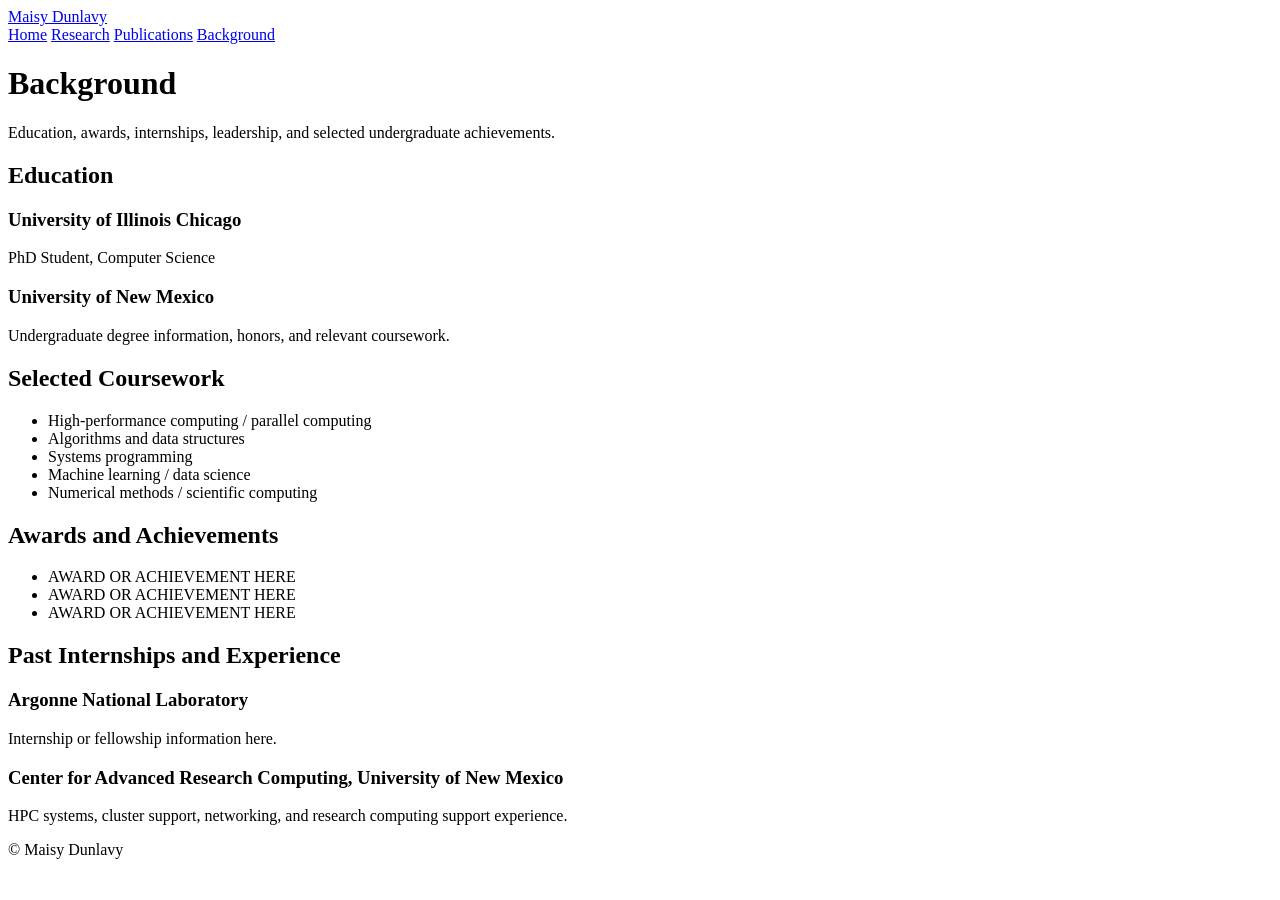
==== background.html @ adcf2c00 "small updates" ====
<!DOCTYPE html>
<html lang="en">
<head>
  <meta charset="UTF-8" />
  <meta name="viewport" content="width=device-width, initial-scale=1.0" />
  <title>Background | Maisy Dunlavy</title>
  <link rel="stylesheet" href="style.css" />
</head>
<body>
  <header class="site-header">
    <nav class="nav">
      <a class="name" href="index.html">Maisy Dunlavy</a>
      <div class="nav-links">
        <a href="index.html">Home</a>
        <a href="research.html">Research</a>
        <a href="publications.html">Publications</a>
        <a href="background.html">Background</a>
      </div>
    </nav>
  </header>

  <main>
    <h1>Background</h1>
    <p class="subtitle">Education, awards, internships, leadership, and selected undergraduate achievements.</p>

    <section>
      <h2>Education</h2>
      <div class="card">
        <h3>University of Illinois Chicago</h3>
        <p>PhD Student, Computer Science</p>
      </div>

      <div class="card">
        <h3>University of New Mexico</h3>
        <p>Undergraduate degree information, honors, and relevant coursework.</p>
      </div>
    </section>

    <section>
      <h2>Selected Coursework</h2>
      <ul class="list-clean">
        <li>High-performance computing / parallel computing</li>
        <li>Algorithms and data structures</li>
        <li>Systems programming</li>
        <li>Machine learning / data science</li>
        <li>Numerical methods / scientific computing</li>
      </ul>
    </section>

    <section>
      <h2>Awards and Achievements</h2>
      <div class="card">
        <ul class="list-clean">
          <li>AWARD OR ACHIEVEMENT HERE</li>
          <li>AWARD OR ACHIEVEMENT HERE</li>
          <li>AWARD OR ACHIEVEMENT HERE</li>
        </ul>
      </div>
    </section>

    <section>
      <h2>Past Internships and Experience</h2>
      <div class="card">
        <h3>Argonne National Laboratory</h3>
        <p>Internship or fellowship information here.</p>
      </div>

      <div class="card">
        <h3>Center for Advanced Research Computing, University of New Mexico</h3>
        <p>HPC systems, cluster support, networking, and research computing support experience.</p>
      </div>
    </section>
  </main>

  <footer class="footer">
    © Maisy Dunlavy
  </footer>
</body>
</html>
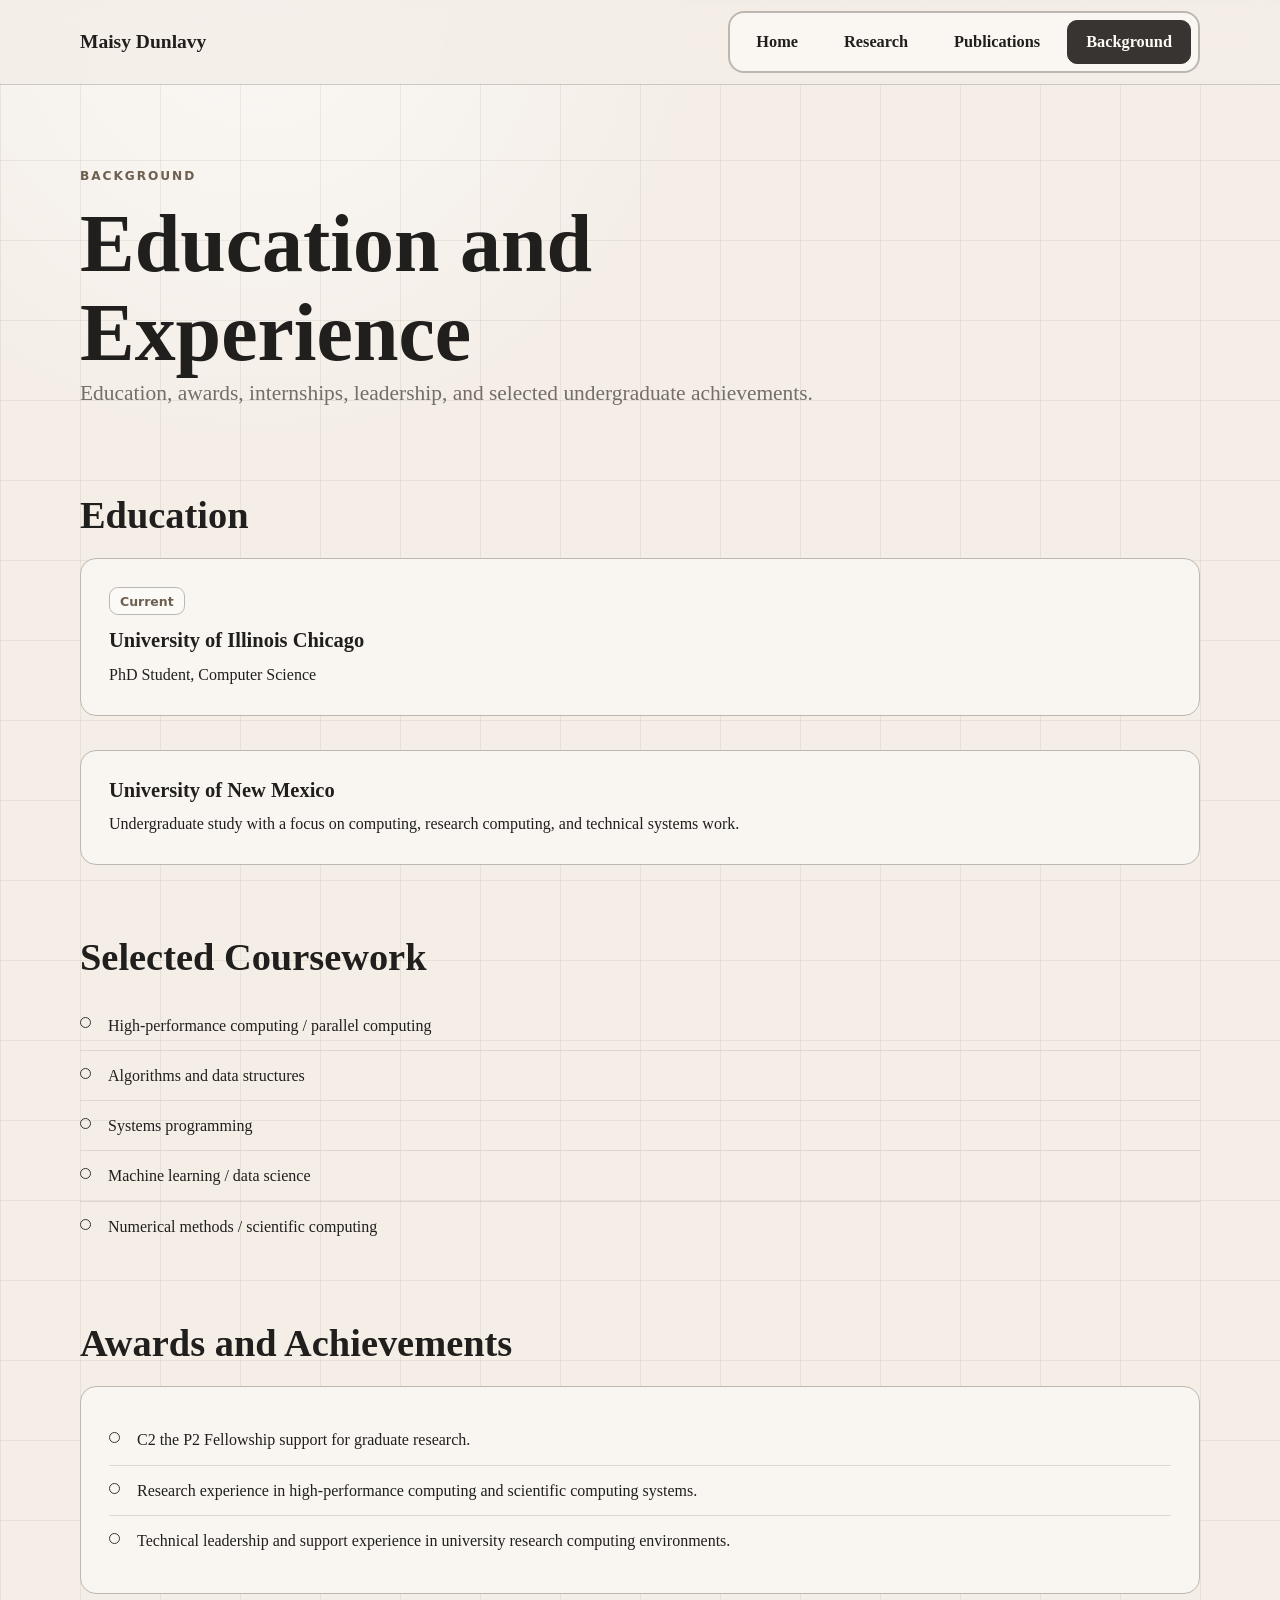
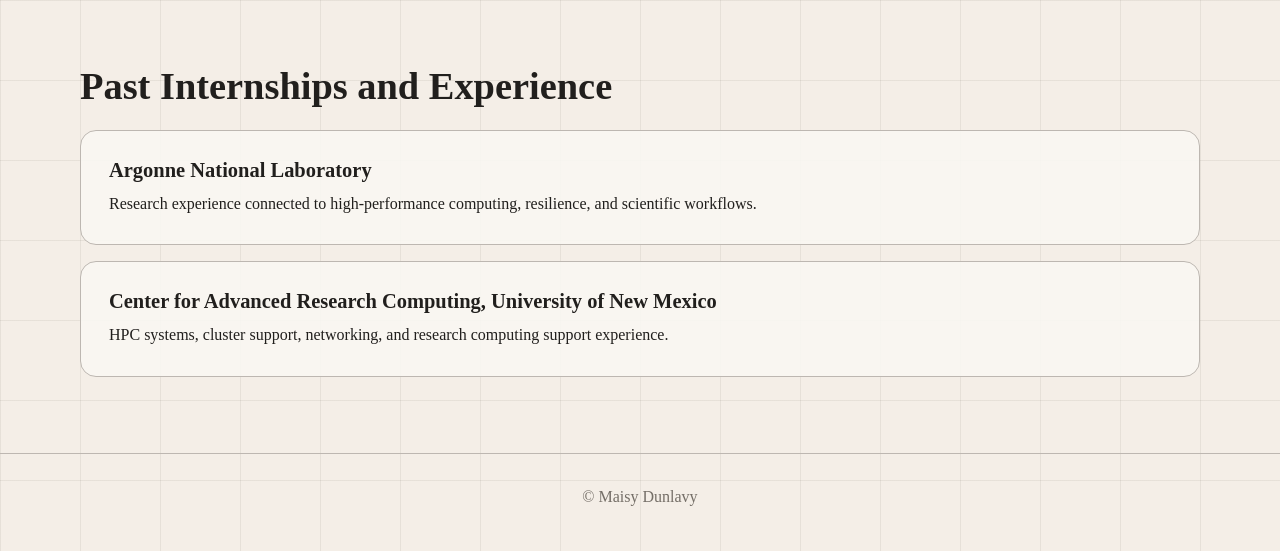
==== commit c6bd6f17: "Refresh portfolio site design" ====
--- a/background.html
+++ b/background.html
@@ -14,25 +14,31 @@
         <a href="index.html">Home</a>
         <a href="research.html">Research</a>
         <a href="publications.html">Publications</a>
-        <a href="background.html">Background</a>
+        <a class="active" href="background.html">Background</a>
       </div>
     </nav>
   </header>
 
   <main>
-    <h1>Background</h1>
-    <p class="subtitle">Education, awards, internships, leadership, and selected undergraduate achievements.</p>
+    <div class="page-header">
+      <p class="eyebrow">Background</p>
+      <h1>Education and Experience</h1>
+      <p class="subtitle">Education, awards, internships, leadership, and selected undergraduate achievements.</p>
+    </div>
 
     <section>
       <h2>Education</h2>
-      <div class="card">
-        <h3>University of Illinois Chicago</h3>
-        <p>PhD Student, Computer Science</p>
-      </div>
+      <div class="timeline">
+        <div class="timeline-item">
+          <span class="date">Current</span>
+          <h3>University of Illinois Chicago</h3>
+          <p>PhD Student, Computer Science</p>
+        </div>
 
-      <div class="card">
-        <h3>University of New Mexico</h3>
-        <p>Undergraduate degree information, honors, and relevant coursework.</p>
+        <div class="timeline-item">
+          <h3>University of New Mexico</h3>
+          <p>Undergraduate study with a focus on computing, research computing, and technical systems work.</p>
+        </div>
       </div>
     </section>
 
@@ -51,9 +57,9 @@
       <h2>Awards and Achievements</h2>
       <div class="card">
         <ul class="list-clean">
-          <li>AWARD OR ACHIEVEMENT HERE</li>
-          <li>AWARD OR ACHIEVEMENT HERE</li>
-          <li>AWARD OR ACHIEVEMENT HERE</li>
+          <li>C2 the P2 Fellowship support for graduate research.</li>
+          <li>Research experience in high-performance computing and scientific computing systems.</li>
+          <li>Technical leadership and support experience in university research computing environments.</li>
         </ul>
       </div>
     </section>
@@ -62,7 +68,7 @@
       <h2>Past Internships and Experience</h2>
       <div class="card">
         <h3>Argonne National Laboratory</h3>
-        <p>Internship or fellowship information here.</p>
+        <p>Research experience connected to high-performance computing, resilience, and scientific workflows.</p>
       </div>
 
       <div class="card">
--- a/style.css
+++ b/style.css
@@ -0,0 +1,535 @@
+* {
+  box-sizing: border-box;
+}
+
+:root {
+  --ink: #211f1d;
+  --charcoal: #373431;
+  --muted: #746e67;
+  --paper: #f4eee7;
+  --panel: #fbf8f4;
+  --line: #bdb7b1;
+  --line-soft: #ded7cf;
+  --grid: rgba(91, 82, 73, 0.09);
+  --gold: #9a6a35;
+  --accent: #6e5f4f;
+  --shadow: 0 16px 34px rgba(47, 43, 39, 0.08);
+  --radius: 12px;
+}
+
+body {
+  margin: 0;
+  color: var(--ink);
+  background:
+    linear-gradient(var(--grid) 1px, transparent 1px),
+    linear-gradient(90deg, var(--grid) 1px, transparent 1px),
+    radial-gradient(circle at 20% 0%, rgba(255, 255, 255, 0.58), transparent 28rem),
+    var(--paper);
+  background-size: 80px 80px, 80px 80px, auto, auto;
+  font-family: Georgia, "Times New Roman", Times, serif;
+  line-height: 1.58;
+}
+
+img {
+  display: block;
+  max-width: 100%;
+}
+
+a {
+  color: var(--charcoal);
+  font-weight: 700;
+  text-decoration-color: rgba(55, 52, 49, 0.28);
+  text-underline-offset: 0.18em;
+}
+
+a:hover {
+  color: var(--gold);
+}
+
+.site-header {
+  position: sticky;
+  top: 0;
+  z-index: 10;
+  border-bottom: 1px solid rgba(189, 183, 177, 0.72);
+  background: rgba(244, 238, 231, 0.84);
+  backdrop-filter: blur(14px);
+}
+
+.nav {
+  width: min(1120px, calc(100% - 40px));
+  margin: 0 auto;
+  min-height: 84px;
+  display: flex;
+  align-items: center;
+  justify-content: space-between;
+  gap: 28px;
+}
+
+.name {
+  color: var(--ink);
+  font-size: 1.22rem;
+  font-weight: 700;
+  letter-spacing: 0;
+  text-decoration: none;
+  white-space: nowrap;
+}
+
+.nav-links {
+  display: flex;
+  align-items: center;
+  justify-content: flex-end;
+  gap: 8px;
+  flex-wrap: wrap;
+  border: 2px solid var(--line);
+  border-radius: 16px;
+  padding: 7px;
+  background: rgba(251, 248, 244, 0.82);
+}
+
+.nav-links a {
+  min-height: 44px;
+  display: inline-flex;
+  align-items: center;
+  border: 1px solid transparent;
+  border-radius: 10px;
+  padding: 0 18px;
+  color: var(--ink);
+  font-size: 1.02rem;
+  font-weight: 700;
+  text-decoration: none;
+}
+
+.nav-links a:hover,
+.nav-links a.active {
+  border-color: var(--charcoal);
+  background: var(--charcoal);
+  color: #fffaf4;
+}
+
+main {
+  width: min(1120px, calc(100% - 40px));
+  margin: 0 auto;
+  padding: 48px 0 76px;
+}
+
+section {
+  margin-top: 72px;
+}
+
+h1,
+h2,
+h3 {
+  margin: 0;
+  font-weight: 700;
+  line-height: 1.08;
+  letter-spacing: 0;
+}
+
+h1 {
+  max-width: 760px;
+  font-size: clamp(2.9rem, 6.4vw, 5.8rem);
+}
+
+h2 {
+  margin-bottom: 22px;
+  font-size: clamp(1.75rem, 3vw, 2.55rem);
+}
+
+h3 {
+  font-size: 1.28rem;
+}
+
+p {
+  margin: 0;
+}
+
+p + p {
+  margin-top: 16px;
+}
+
+.subtitle,
+.lead {
+  max-width: 760px;
+  color: var(--muted);
+  font-size: clamp(1.14rem, 2vw, 1.34rem);
+}
+
+.eyebrow {
+  margin-bottom: 14px;
+  color: var(--accent);
+  font-family: ui-sans-serif, system-ui, -apple-system, BlinkMacSystemFont, "Segoe UI", sans-serif;
+  font-size: 0.76rem;
+  font-weight: 800;
+  letter-spacing: 0.16em;
+  text-transform: uppercase;
+}
+
+.hero {
+  position: relative;
+  min-height: 560px;
+  display: grid;
+  grid-template-columns: minmax(0, 1fr) minmax(280px, 0.7fr);
+  align-items: center;
+  gap: 38px;
+  margin-top: 28px;
+  padding: 44px;
+  overflow: hidden;
+  border: 2px solid var(--line);
+  border-radius: 18px;
+  background:
+    linear-gradient(rgba(255, 255, 255, 0.35) 1px, transparent 1px),
+    linear-gradient(90deg, rgba(255, 255, 255, 0.35) 1px, transparent 1px),
+    rgba(251, 248, 244, 0.78);
+  background-size: 52px 52px;
+  box-shadow: var(--shadow);
+}
+
+.hero::after {
+  content: "";
+  position: absolute;
+  inset: auto 28px 28px auto;
+  width: min(46%, 470px);
+  aspect-ratio: 16 / 10;
+  border: 2px solid var(--line);
+  border-radius: 14px;
+  background:
+    linear-gradient(180deg, rgba(55, 52, 49, 0.12), rgba(55, 52, 49, 0.2)),
+    url("assets/hpc-hero.png") center / cover;
+  filter: sepia(0.18) saturate(0.66) contrast(0.94);
+  opacity: 0.9;
+}
+
+.hero-content {
+  position: relative;
+  z-index: 2;
+  max-width: 660px;
+}
+
+.hero .subtitle {
+  margin-top: 22px;
+  color: var(--muted);
+}
+
+.portrait-card {
+  position: relative;
+  z-index: 2;
+  align-self: center;
+  width: min(100%, 320px);
+  margin-left: auto;
+  padding: 10px;
+  border: 2px solid var(--line);
+  border-radius: 18px;
+  background: rgba(251, 248, 244, 0.88);
+  box-shadow: 0 12px 24px rgba(47, 43, 39, 0.08);
+}
+
+.headshot,
+.identity-panel {
+  width: 100%;
+  aspect-ratio: 4 / 5;
+  border-radius: 6px;
+}
+
+.headshot {
+  object-fit: cover;
+}
+
+.identity-panel {
+  display: grid;
+  align-content: center;
+  gap: 18px;
+  padding: 28px;
+  background:
+    linear-gradient(145deg, rgba(55, 52, 49, 0.95), rgba(55, 52, 49, 0.86)),
+    url("assets/gpu-reliability.png") center / cover;
+  color: #ffffff;
+  filter: sepia(0.1) saturate(0.72);
+}
+
+.identity-panel span {
+  width: 96px;
+  height: 96px;
+  display: inline-grid;
+  place-items: center;
+  border: 1px solid rgba(255, 255, 255, 0.42);
+  border-radius: 50%;
+  background: rgba(255, 255, 255, 0.14);
+  font-size: 2rem;
+  font-weight: 700;
+}
+
+.identity-panel p {
+  max-width: 220px;
+  font-size: 1.08rem;
+  font-weight: 700;
+  line-height: 1.45;
+}
+
+.contact-row,
+.link-row {
+  display: flex;
+  flex-wrap: wrap;
+  align-items: center;
+  gap: 12px;
+  margin-top: 30px;
+}
+
+.button {
+  min-height: 44px;
+  display: inline-flex;
+  align-items: center;
+  justify-content: center;
+  border: 2px solid var(--line);
+  border-radius: 11px;
+  padding: 0 18px;
+  background: rgba(251, 248, 244, 0.92);
+  color: var(--ink);
+  font-size: 1.04rem;
+  font-weight: 700;
+  text-decoration: none;
+  box-shadow: none;
+}
+
+.button:hover {
+  transform: translateY(-1px);
+}
+
+.button.primary {
+  border-color: var(--charcoal);
+  background: var(--charcoal);
+  color: #fffaf4;
+}
+
+.section-intro {
+  display: flex;
+  align-items: end;
+  justify-content: space-between;
+  gap: 28px;
+  margin-bottom: 24px;
+}
+
+.section-intro h2 {
+  margin-bottom: 0;
+}
+
+.split {
+  display: grid;
+  grid-template-columns: minmax(0, 0.95fr) minmax(320px, 1.05fr);
+  gap: 40px;
+  align-items: center;
+}
+
+.feature-image {
+  min-height: 360px;
+  border: 2px solid var(--line);
+  border-radius: 18px;
+  background:
+    linear-gradient(180deg, rgba(251, 248, 244, 0.08), rgba(55, 52, 49, 0.16)),
+    url("assets/gpu-reliability.png") center / cover;
+  box-shadow: var(--shadow);
+  filter: sepia(0.14) saturate(0.76) contrast(0.96);
+}
+
+.card-grid,
+.research-grid,
+.timeline {
+  display: grid;
+  gap: 18px;
+}
+
+.card-grid {
+  grid-template-columns: repeat(2, minmax(0, 1fr));
+}
+
+.research-grid {
+  grid-template-columns: repeat(3, minmax(0, 1fr));
+}
+
+.card,
+.pub,
+.timeline-item,
+.research-card {
+  border: 1px solid var(--line);
+  border-radius: 16px;
+  background: rgba(251, 248, 244, 0.86);
+  box-shadow: none;
+}
+
+.card,
+.pub,
+.timeline-item {
+  padding: 28px;
+}
+
+.research-card {
+  overflow: hidden;
+}
+
+.research-card .card-media {
+  min-height: 170px;
+  border-bottom: 1px solid var(--line);
+  background:
+    linear-gradient(180deg, rgba(251, 248, 244, 0.08), rgba(55, 52, 49, 0.2)),
+    url("assets/gpu-reliability.png") center / cover;
+  filter: sepia(0.14) saturate(0.76);
+}
+
+.research-card .card-body {
+  padding: 24px;
+}
+
+.card h3,
+.pub h3,
+.timeline-item h3,
+.research-card h3 {
+  margin-bottom: 10px;
+}
+
+.muted {
+  color: var(--muted);
+}
+
+.tag,
+.status,
+.date {
+  display: inline-flex;
+  align-items: center;
+  width: fit-content;
+  min-height: 28px;
+  margin-bottom: 14px;
+  border: 1px solid var(--line);
+  border-radius: 9px;
+  padding: 0 10px;
+  background: rgba(255, 255, 255, 0.38);
+  color: var(--accent);
+  font-family: ui-sans-serif, system-ui, -apple-system, BlinkMacSystemFont, "Segoe UI", sans-serif;
+  font-size: 0.78rem;
+  font-weight: 800;
+}
+
+.status {
+  margin: 0 6px 0 0;
+  background: var(--charcoal);
+  color: #fffaf4;
+}
+
+.list-clean {
+  margin: 0;
+  padding: 0;
+  list-style: none;
+}
+
+.list-clean li {
+  position: relative;
+  padding: 12px 0 12px 28px;
+  border-bottom: 1px solid var(--line-soft);
+}
+
+.list-clean li:last-child {
+  border-bottom: 0;
+}
+
+.list-clean li::before {
+  content: "";
+  position: absolute;
+  left: 0;
+  top: 1.05em;
+  width: 9px;
+  height: 9px;
+  border: 1px solid var(--charcoal);
+  border-radius: 50%;
+  background: transparent;
+}
+
+.pub + .pub,
+.card + .card,
+.timeline-item + .timeline-item {
+  margin-top: 16px;
+}
+
+.page-header {
+  padding: 34px 0 12px;
+}
+
+.footer {
+  border-top: 1px solid var(--line);
+  padding: 30px 20px 42px;
+  color: var(--muted);
+  text-align: center;
+}
+
+@media (max-width: 860px) {
+  .nav {
+    min-height: auto;
+    padding: 18px 0;
+    align-items: flex-start;
+    flex-direction: column;
+    gap: 12px;
+  }
+
+  .nav-links {
+    justify-content: flex-start;
+  }
+
+  main {
+    padding-top: 36px;
+  }
+
+  section {
+    margin-top: 52px;
+  }
+
+  .hero,
+  .split,
+  .card-grid,
+  .research-grid {
+    grid-template-columns: 1fr;
+  }
+
+  .hero {
+    min-height: auto;
+    padding: 34px 24px;
+  }
+
+  .hero::after {
+    inset: auto 18px 18px auto;
+    width: min(54%, 320px);
+    opacity: 0.34;
+  }
+
+  .portrait-card {
+    width: min(100%, 240px);
+    margin: 8px 0 0;
+  }
+
+  .section-intro {
+    display: block;
+  }
+}
+
+@media (max-width: 560px) {
+  .nav,
+  main {
+    width: min(100% - 28px, 1120px);
+  }
+
+  .nav-links a {
+    padding: 0 10px;
+    font-size: 0.88rem;
+  }
+
+  .button {
+    width: 100%;
+  }
+
+  .hero {
+    padding: 28px 18px;
+  }
+
+  .card,
+  .pub,
+  .timeline-item,
+  .research-card .card-body {
+    padding: 20px;
+  }
+}
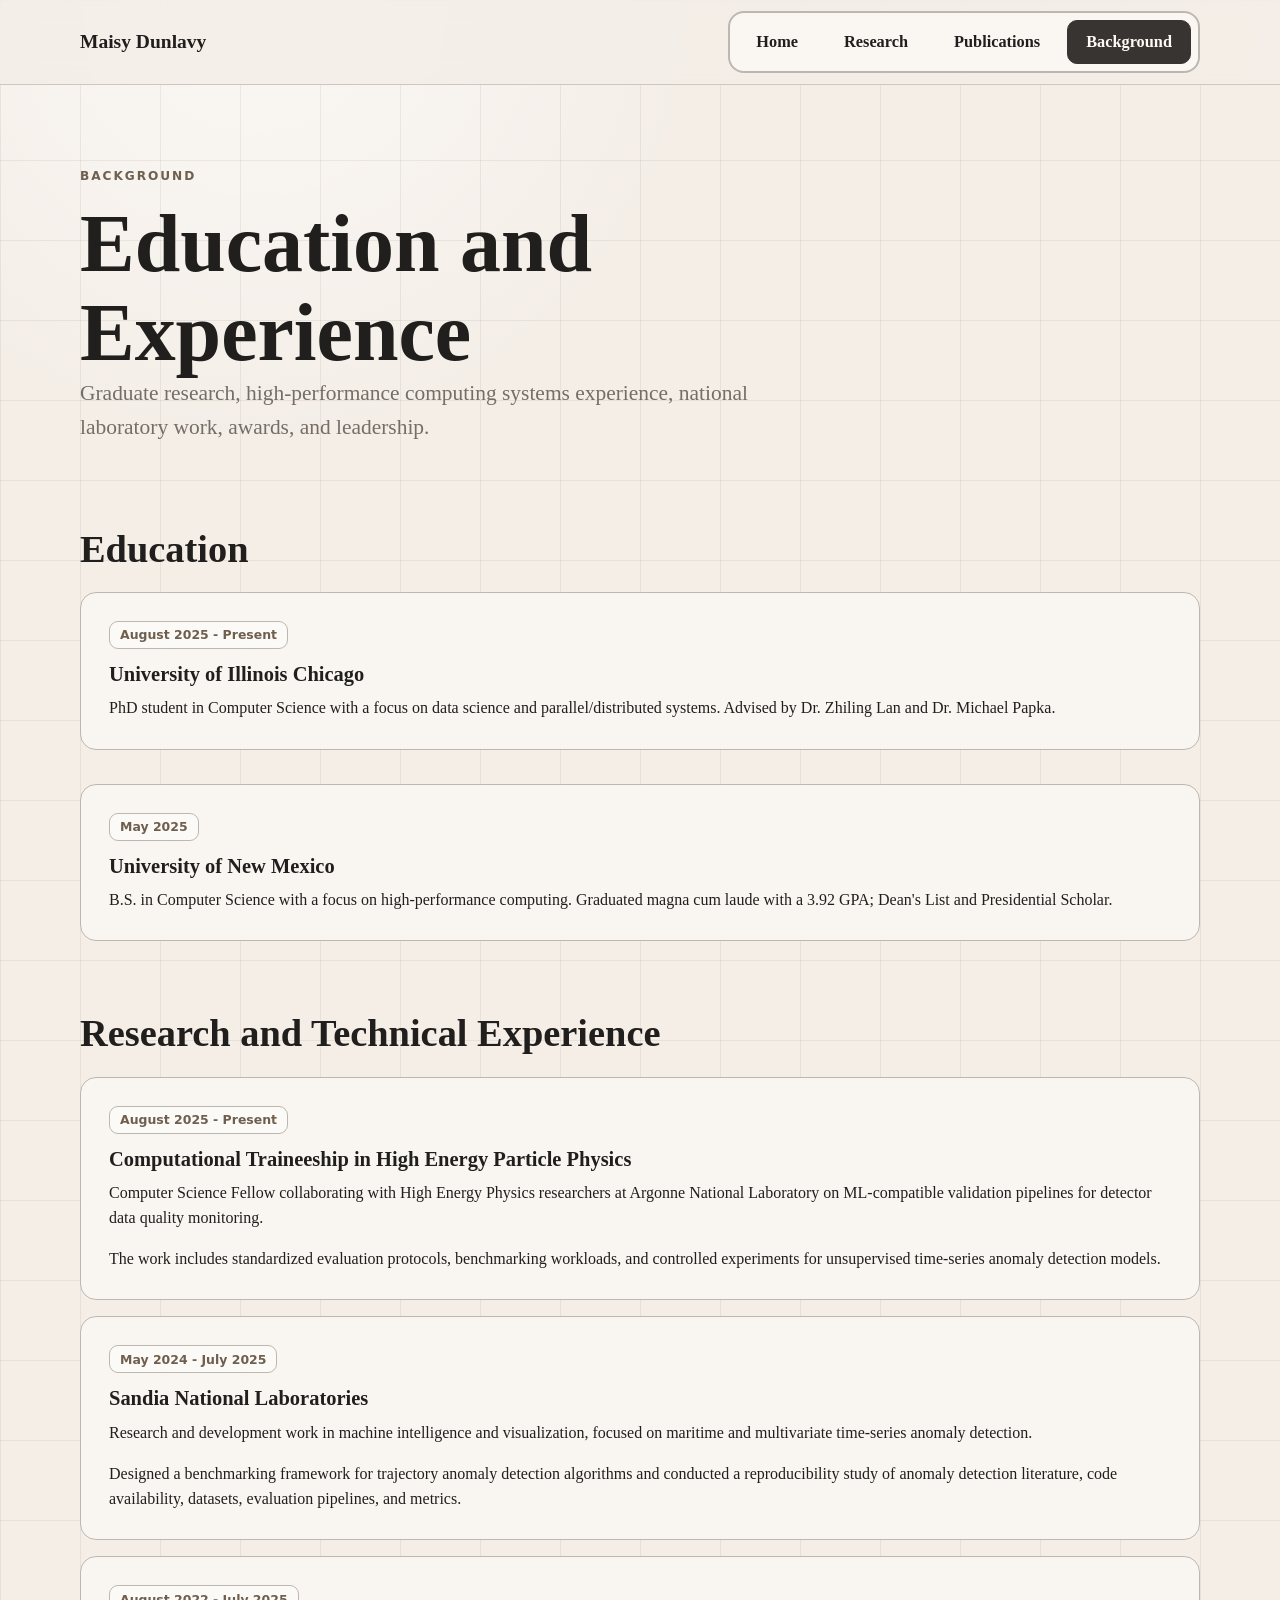
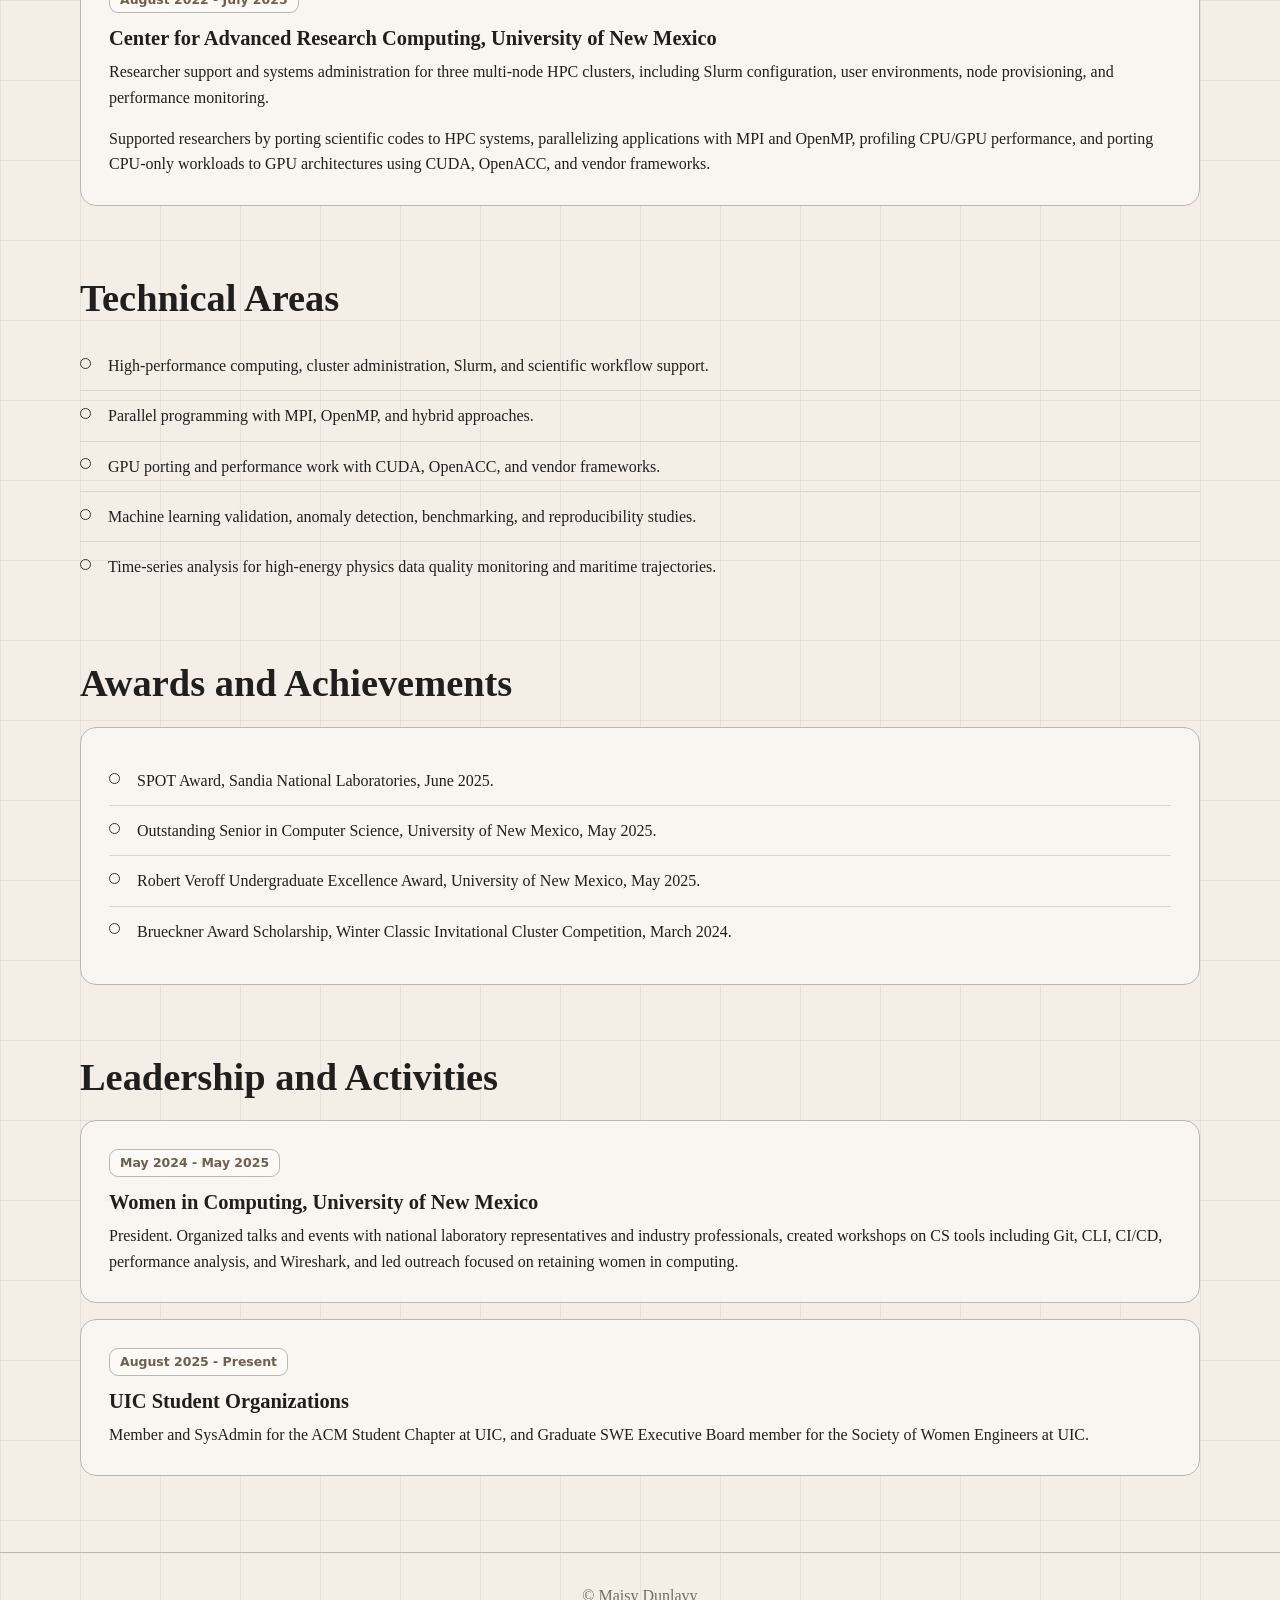
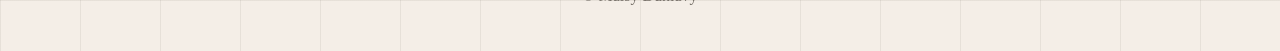
==== commit d1e18e17: "Update background page from CV" ====
--- a/background.html
+++ b/background.html
@@ -23,33 +23,87 @@
     <div class="page-header">
       <p class="eyebrow">Background</p>
       <h1>Education and Experience</h1>
-      <p class="subtitle">Education, awards, internships, leadership, and selected undergraduate achievements.</p>
+      <p class="subtitle">
+        Graduate research, high-performance computing systems experience, national laboratory work,
+        awards, and leadership.
+      </p>
     </div>
 
     <section>
       <h2>Education</h2>
       <div class="timeline">
         <div class="timeline-item">
-          <span class="date">Current</span>
+          <span class="date">August 2025 - Present</span>
           <h3>University of Illinois Chicago</h3>
-          <p>PhD Student, Computer Science</p>
+          <p>
+            PhD student in Computer Science with a focus on data science and parallel/distributed systems.
+            Advised by Dr. Zhiling Lan and Dr. Michael Papka.
+          </p>
         </div>
 
         <div class="timeline-item">
+          <span class="date">May 2025</span>
           <h3>University of New Mexico</h3>
-          <p>Undergraduate study with a focus on computing, research computing, and technical systems work.</p>
+          <p>
+            B.S. in Computer Science with a focus on high-performance computing. Graduated magna cum laude
+            with a 3.92 GPA; Dean's List and Presidential Scholar.
+          </p>
         </div>
       </div>
     </section>
 
     <section>
-      <h2>Selected Coursework</h2>
+      <h2>Research and Technical Experience</h2>
+      <div class="card">
+        <span class="date">August 2025 - Present</span>
+        <h3>Computational Traineeship in High Energy Particle Physics</h3>
+        <p>
+          Computer Science Fellow collaborating with High Energy Physics researchers at Argonne National
+          Laboratory on ML-compatible validation pipelines for detector data quality monitoring.
+        </p>
+        <p>
+          The work includes standardized evaluation protocols, benchmarking workloads, and controlled
+          experiments for unsupervised time-series anomaly detection models.
+        </p>
+      </div>
+
+      <div class="card">
+        <span class="date">May 2024 - July 2025</span>
+        <h3>Sandia National Laboratories</h3>
+        <p>
+          Research and development work in machine intelligence and visualization, focused on maritime and
+          multivariate time-series anomaly detection.
+        </p>
+        <p>
+          Designed a benchmarking framework for trajectory anomaly detection algorithms and conducted a
+          reproducibility study of anomaly detection literature, code availability, datasets, evaluation pipelines,
+          and metrics.
+        </p>
+      </div>
+
+      <div class="card">
+        <span class="date">August 2022 - July 2025</span>
+        <h3>Center for Advanced Research Computing, University of New Mexico</h3>
+        <p>
+          Researcher support and systems administration for three multi-node HPC clusters, including Slurm
+          configuration, user environments, node provisioning, and performance monitoring.
+        </p>
+        <p>
+          Supported researchers by porting scientific codes to HPC systems, parallelizing applications with MPI
+          and OpenMP, profiling CPU/GPU performance, and porting CPU-only workloads to GPU architectures
+          using CUDA, OpenACC, and vendor frameworks.
+        </p>
+      </div>
+    </section>
+
+    <section>
+      <h2>Technical Areas</h2>
       <ul class="list-clean">
-        <li>High-performance computing / parallel computing</li>
-        <li>Algorithms and data structures</li>
-        <li>Systems programming</li>
-        <li>Machine learning / data science</li>
-        <li>Numerical methods / scientific computing</li>
+        <li>High-performance computing, cluster administration, Slurm, and scientific workflow support.</li>
+        <li>Parallel programming with MPI, OpenMP, and hybrid approaches.</li>
+        <li>GPU porting and performance work with CUDA, OpenACC, and vendor frameworks.</li>
+        <li>Machine learning validation, anomaly detection, benchmarking, and reproducibility studies.</li>
+        <li>Time-series analysis for high-energy physics data quality monitoring and maritime trajectories.</li>
       </ul>
     </section>
 
@@ -57,23 +111,33 @@
       <h2>Awards and Achievements</h2>
       <div class="card">
         <ul class="list-clean">
-          <li>C2 the P2 Fellowship support for graduate research.</li>
-          <li>Research experience in high-performance computing and scientific computing systems.</li>
-          <li>Technical leadership and support experience in university research computing environments.</li>
+          <li>SPOT Award, Sandia National Laboratories, June 2025.</li>
+          <li>Outstanding Senior in Computer Science, University of New Mexico, May 2025.</li>
+          <li>Robert Veroff Undergraduate Excellence Award, University of New Mexico, May 2025.</li>
+          <li>Brueckner Award Scholarship, Winter Classic Invitational Cluster Competition, March 2024.</li>
         </ul>
       </div>
     </section>
 
     <section>
-      <h2>Past Internships and Experience</h2>
+      <h2>Leadership and Activities</h2>
       <div class="card">
-        <h3>Argonne National Laboratory</h3>
-        <p>Research experience connected to high-performance computing, resilience, and scientific workflows.</p>
+        <span class="date">May 2024 - May 2025</span>
+        <h3>Women in Computing, University of New Mexico</h3>
+        <p>
+          President. Organized talks and events with national laboratory representatives and industry
+          professionals, created workshops on CS tools including Git, CLI, CI/CD, performance analysis, and
+          Wireshark, and led outreach focused on retaining women in computing.
+        </p>
       </div>
 
       <div class="card">
-        <h3>Center for Advanced Research Computing, University of New Mexico</h3>
-        <p>HPC systems, cluster support, networking, and research computing support experience.</p>
+        <span class="date">August 2025 - Present</span>
+        <h3>UIC Student Organizations</h3>
+        <p>
+          Member and SysAdmin for the ACM Student Chapter at UIC, and Graduate SWE Executive Board member
+          for the Society of Women Engineers at UIC.
+        </p>
       </div>
     </section>
   </main>
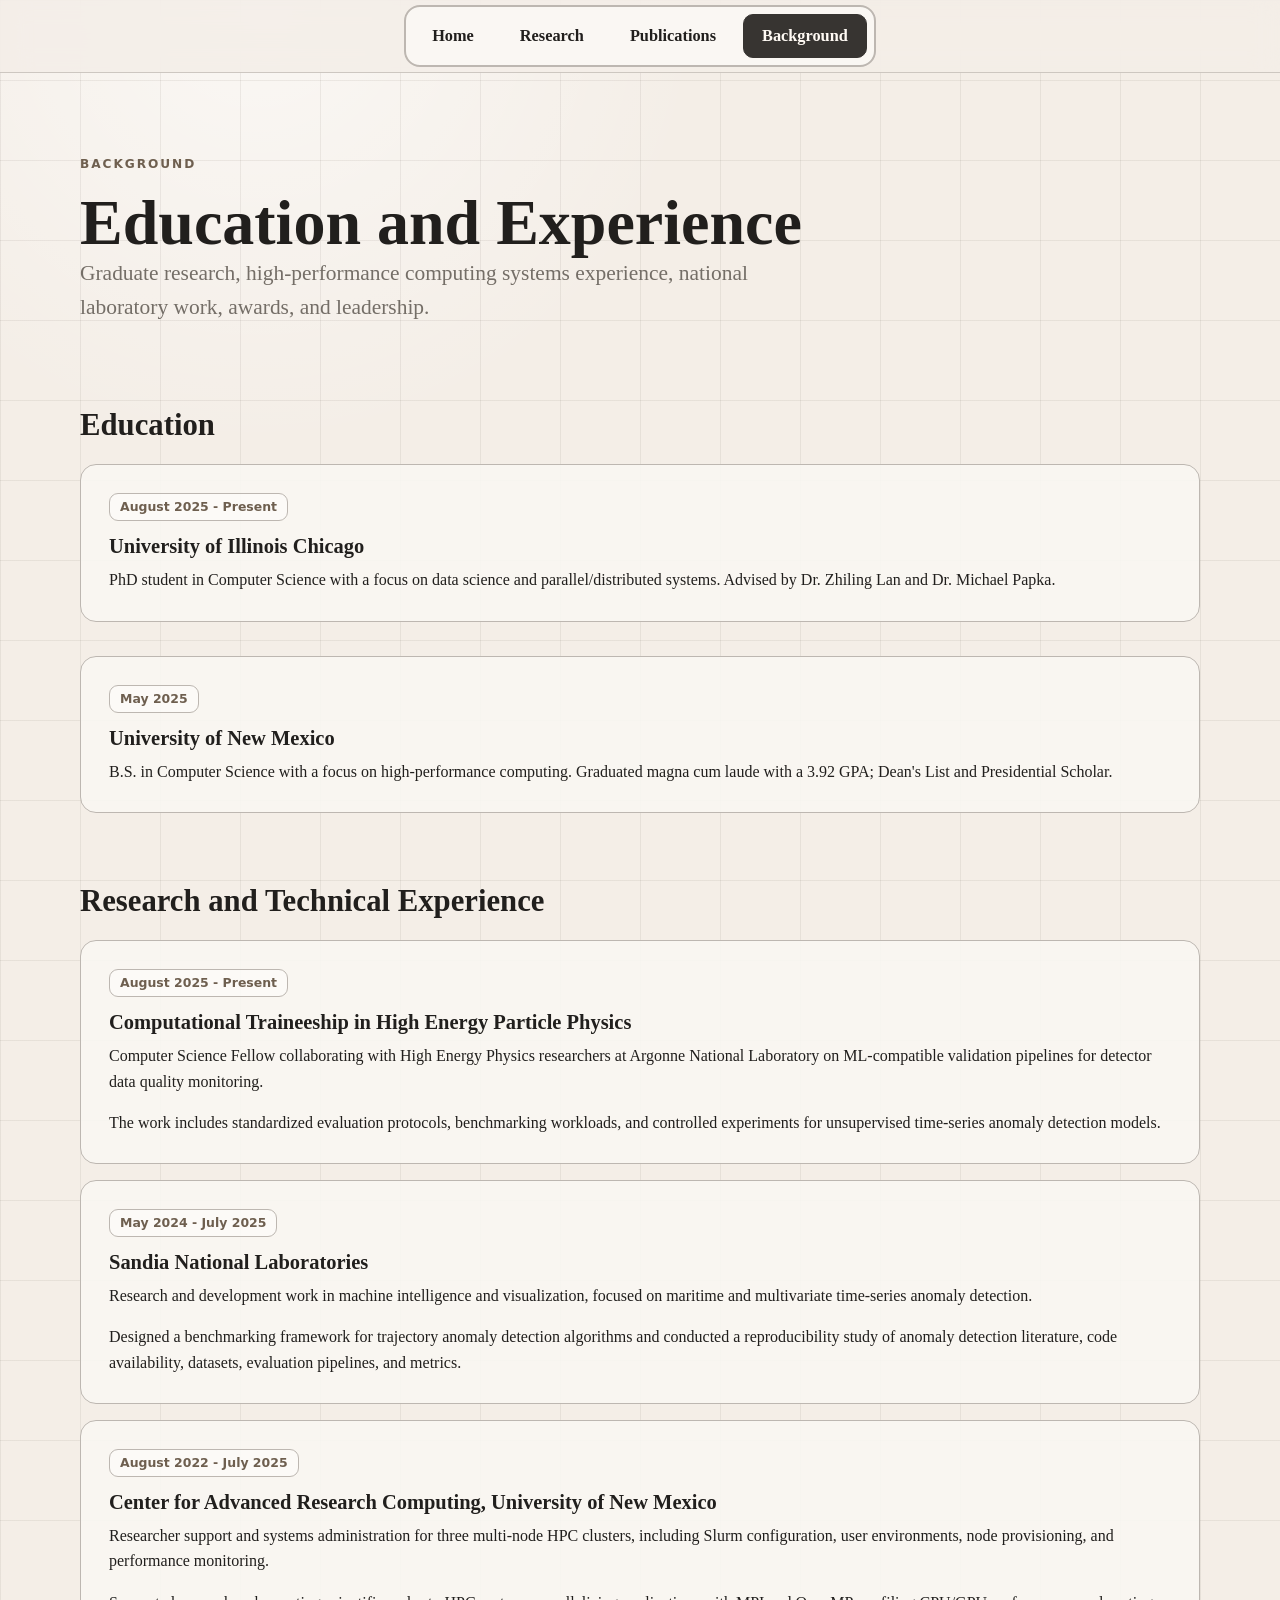
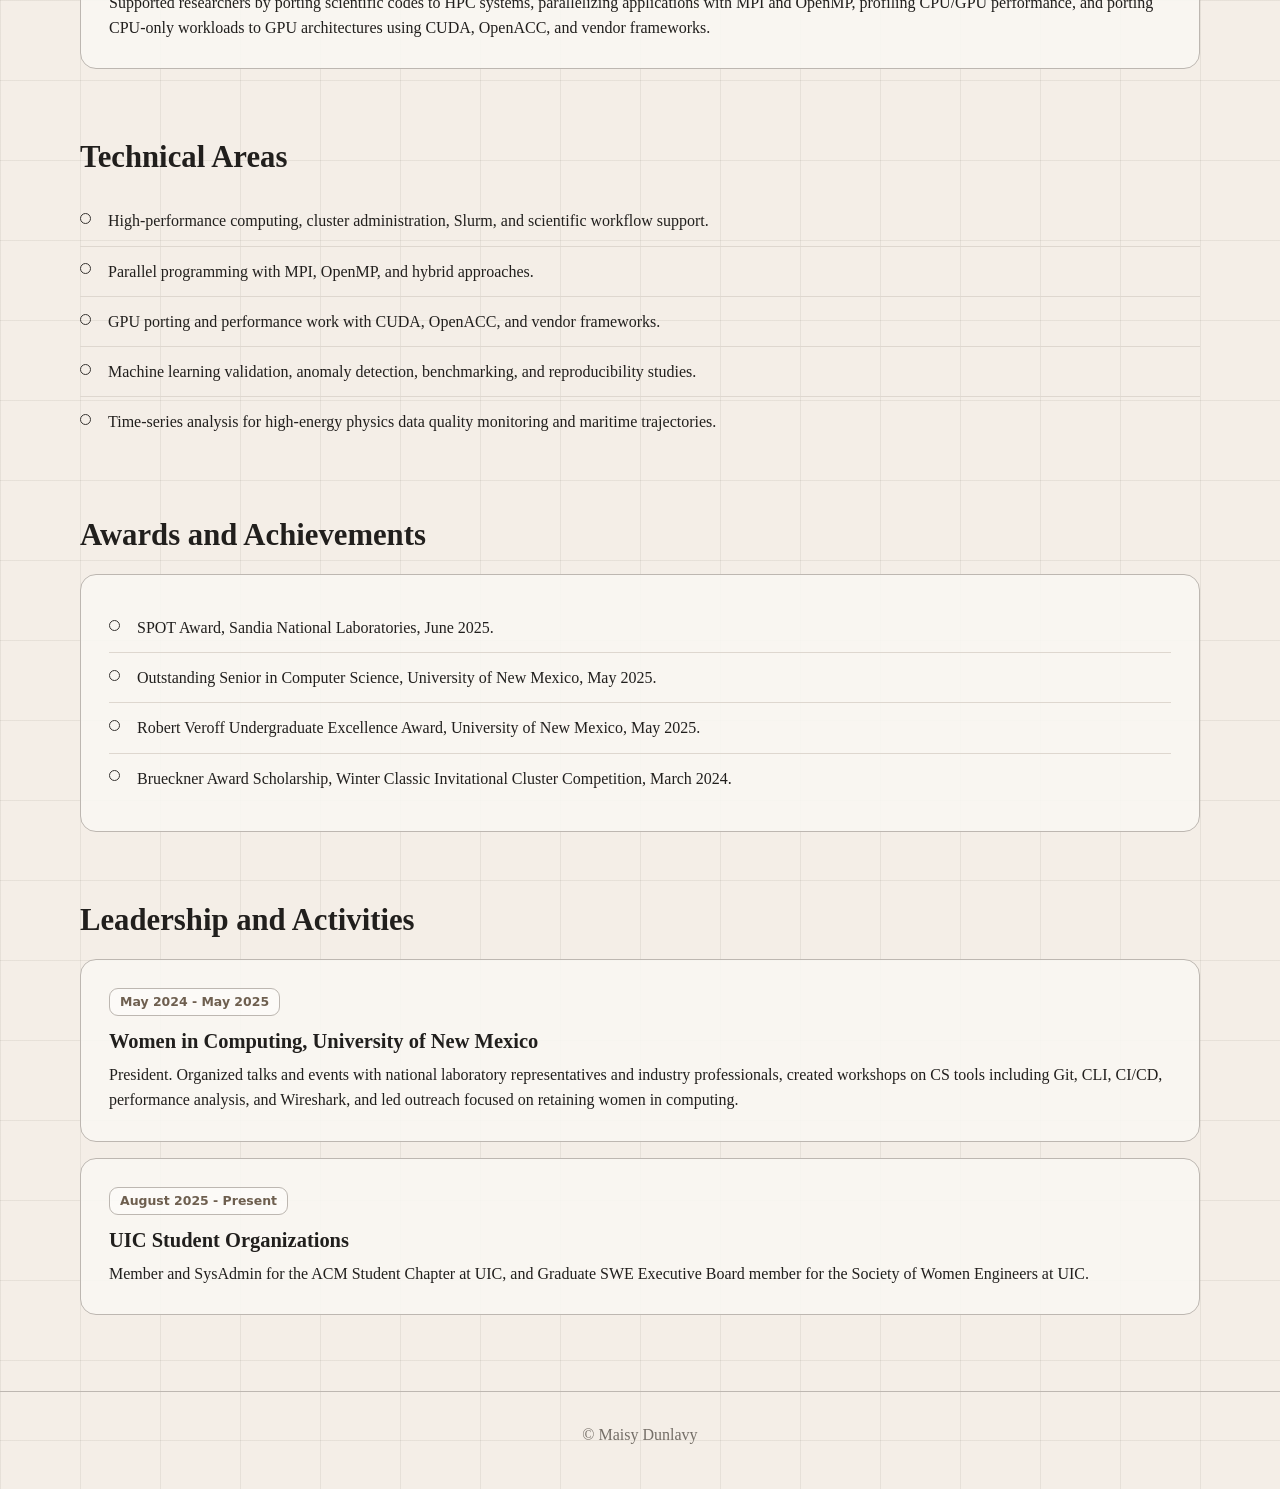
==== commit 5efa1184: "Simplify landing page layout" ====
--- a/background.html
+++ b/background.html
@@ -9,7 +9,6 @@
 <body>
   <header class="site-header">
     <nav class="nav">
-      <a class="name" href="index.html">Maisy Dunlavy</a>
       <div class="nav-links">
         <a href="index.html">Home</a>
         <a href="research.html">Research</a>
--- a/style.css
+++ b/style.css
@@ -58,20 +58,10 @@
 .nav {
   width: min(1120px, calc(100% - 40px));
   margin: 0 auto;
-  min-height: 84px;
+  min-height: 72px;
   display: flex;
   align-items: center;
-  justify-content: space-between;
-  gap: 28px;
-}
-
-.name {
-  color: var(--ink);
-  font-size: 1.22rem;
-  font-weight: 700;
-  letter-spacing: 0;
-  text-decoration: none;
-  white-space: nowrap;
+  justify-content: center;
 }
 
 .nav-links {
@@ -127,12 +117,12 @@
 
 h1 {
   max-width: 760px;
-  font-size: clamp(2.9rem, 6.4vw, 5.8rem);
+  font-size: clamp(2.35rem, 5vw, 4rem);
 }
 
 h2 {
   margin-bottom: 22px;
-  font-size: clamp(1.75rem, 3vw, 2.55rem);
+  font-size: clamp(1.55rem, 2.4vw, 2rem);
 }
 
 h3 {
@@ -182,6 +172,55 @@
     rgba(251, 248, 244, 0.78);
   background-size: 52px 52px;
   box-shadow: var(--shadow);
+}
+
+.home-intro {
+  max-width: 780px;
+  margin: 34px auto 0;
+  text-align: center;
+}
+
+.home-intro h1 {
+  max-width: none;
+  font-size: clamp(3.4rem, 9vw, 7rem);
+}
+
+.email-link {
+  margin-top: 16px;
+  color: var(--muted);
+  font-size: clamp(1.14rem, 2vw, 1.35rem);
+}
+
+.bio {
+  max-width: 760px;
+  margin: 34px auto 0;
+  color: var(--muted);
+  font-size: clamp(1.12rem, 2vw, 1.28rem);
+}
+
+.home-image {
+  min-height: clamp(280px, 42vw, 500px);
+  margin-top: 56px;
+  border: 2px solid var(--line);
+  border-radius: 18px;
+  background:
+    linear-gradient(180deg, rgba(251, 248, 244, 0.06), rgba(55, 52, 49, 0.12)),
+    url("assets/hpc-hero.png") center / cover;
+  box-shadow: var(--shadow);
+  filter: sepia(0.12) saturate(0.82) contrast(0.98);
+}
+
+.simple-section {
+  max-width: 920px;
+  margin-right: auto;
+  margin-left: auto;
+}
+
+.text-links {
+  display: flex;
+  flex-wrap: wrap;
+  gap: 20px;
+  font-size: 1.2rem;
 }
 
 .hero::after {
@@ -462,13 +501,11 @@
   .nav {
     min-height: auto;
     padding: 18px 0;
-    align-items: flex-start;
-    flex-direction: column;
-    gap: 12px;
+    align-items: center;
   }
 
   .nav-links {
-    justify-content: flex-start;
+    justify-content: center;
   }
 
   main {
@@ -491,6 +528,15 @@
     padding: 34px 24px;
   }
 
+  .home-intro {
+    margin-top: 18px;
+    text-align: left;
+  }
+
+  .bio {
+    margin-left: 0;
+  }
+
   .hero::after {
     inset: auto 18px 18px auto;
     width: min(54%, 320px);
